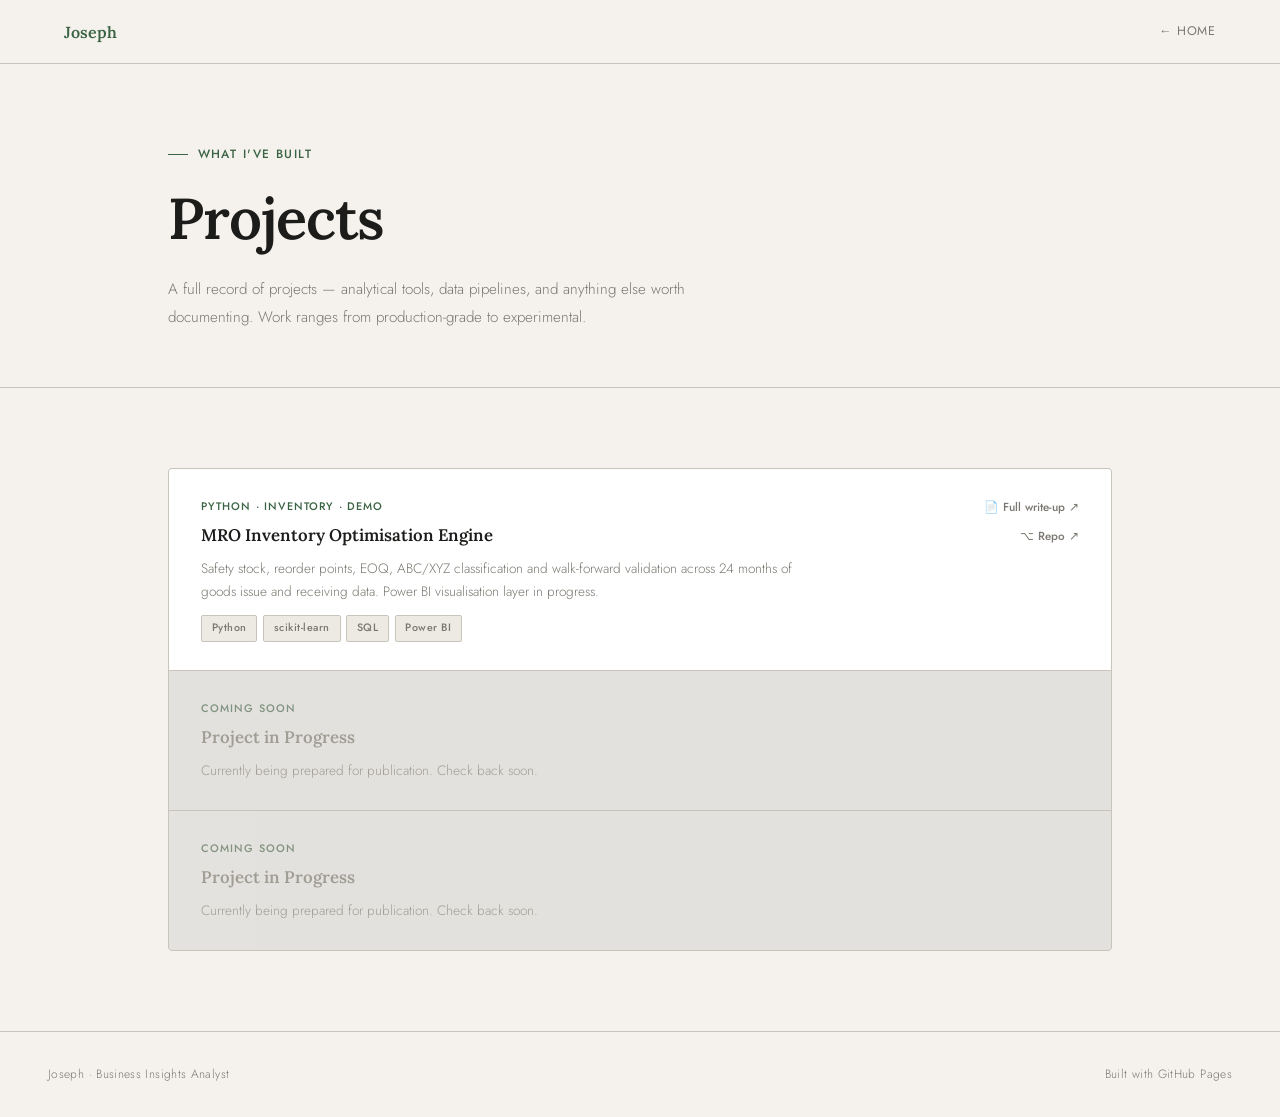
==== projects/index.html @ bc7f7528 "feat: add Intersection Observer for reveal animations, restructure project section, and create new p" ====
<!DOCTYPE html>
<html lang="en">
<head>
  <meta charset="UTF-8"/>
  <meta name="viewport" content="width=device-width, initial-scale=1.0"/>
  <title>Projects · Joseph Snell</title>
  <link rel="preconnect" href="https://fonts.googleapis.com">
  <link href="https://fonts.googleapis.com/css2?family=Lora:ital,wght@0,400;0,600;1,400&family=Jost:wght@300;400;500&display=swap" rel="stylesheet">
  <link rel="stylesheet" href="../assets/css/style.css">
</head>
<body>

<nav>
  <a href="../index.html" class="nav-logo">Joseph</a>
  <a href="../index.html" class="nav-back">← Home</a>
</nav>

<section id="hero" style="border-bottom: 1px solid var(--faint);">
  <div class="hero-inner" style="grid-template-columns: 1fr; padding-bottom: 3.5rem;">
    <div>
      <div class="hero-eyebrow">What I've built</div>
      <h1>Projects</h1>
      <p class="hero-desc">A full record of projects — analytical tools, data pipelines, and anything else worth documenting. Work ranges from production-grade to experimental.</p>
    </div>
  </div>
</section>

<section>
  <div class="container">
    <div class="projects-list reveal">

      <!-- MRO Inventory Optimisation -->
      <div class="project-row">
        <div>
          <div class="project-type">Python · Inventory · Demo</div>
          <div class="project-name">MRO Inventory Optimisation Engine</div>
          <div class="project-desc">Safety stock, reorder points, EOQ, ABC/XYZ classification and walk-forward validation across 24 months of goods issue and receiving data. Power BI visualisation layer in progress.</div>
          <div class="stack-tags">
            <span class="stag">Python</span><span class="stag">scikit-learn</span><span class="stag">SQL</span><span class="stag">Power BI</span>
          </div>
        </div>
        <div class="project-links">
          <a href="inventory_optimiser.html" class="plink">📄 Full write-up ↗</a>
          <a href="https://github.com/Josephsnell95/mro_inventory_optimisation" target="_blank" class="plink">⌥ Repo ↗</a>
        </div>
      </div>

      <!-- Placeholder 1 -->
      <div class="project-row" style="opacity: 0.5;">
        <div>
          <div class="project-type">Coming Soon</div>
          <div class="project-name" style="color: var(--muted);">Project in Progress</div>
          <div class="project-desc">Currently being prepared for publication. Check back soon.</div>
        </div>
      </div>

      <!-- Placeholder 2 -->
      <div class="project-row" style="opacity: 0.5;">
        <div>
          <div class="project-type">Coming Soon</div>
          <div class="project-name" style="color: var(--muted);">Project in Progress</div>
          <div class="project-desc">Currently being prepared for publication. Check back soon.</div>
        </div>
      </div>

    </div>
  </div>
</section>

<footer>
  <p>Joseph · Business Insights Analyst</p>
  <p>Built with GitHub Pages</p>
</footer>

<script src="../assets/js/main.js"></script>
</body>
</html>
---- assets/css/style.css ----
:root {
  --bg:        #f5f2ed;
  --bg2:       #edeae4;
  --text:      #1c1c1a;
  --muted:     #7a7870;
  --faint:     #c8c4bc;
  --green:     #3a6343;
  --green-lt:  #eef3ee;
  --green-mid: #c4d5c5;
  --max-w:     1040px;
}

*, *::before, *::after { box-sizing: border-box; margin: 0; padding: 0; }
html { scroll-behavior: smooth; }

body {
  background: var(--bg);
  color: var(--text);
  font-family: 'Jost', sans-serif;
  font-weight: 300;
  line-height: 1.75;
  font-size: 16px;
}

a { color: inherit; text-decoration: none; }

/* NAV */
nav {
  position: fixed;
  top: 0; left: 0; right: 0;
  z-index: 99;
  background: var(--bg);
  border-bottom: 1px solid var(--faint);
  display: flex;
  justify-content: space-between;
  align-items: center;
  padding: 1.1rem clamp(1.5rem, 5vw, 4rem);
}
.nav-logo {
  font-family: 'Lora', serif;
  font-size: 1rem;
  font-weight: 600;
  color: var(--green);
}
.nav-links { display: flex; gap: 2.5rem; list-style: none; }
.nav-links a {
  font-size: 0.78rem;
  font-weight: 400;
  color: var(--muted);
  letter-spacing: 0.06em;
  text-transform: uppercase;
  transition: color 0.2s;
}
.nav-links a:hover { color: var(--green); }
.nav-back {
  font-size: 0.78rem;
  font-weight: 400;
  color: var(--muted);
  letter-spacing: 0.06em;
  text-transform: uppercase;
  transition: color 0.2s;
}
.nav-back:hover { color: var(--green); }

/* CONTAINER */
.container { max-width: var(--max-w); margin: 0 auto; padding: 0 clamp(1.5rem, 4vw, 3rem); }
.container--narrow { max-width: 760px; }

/* HERO */
#hero { padding: 0; border-bottom: 1px solid var(--faint); }
.hero-inner {
  max-width: var(--max-w);
  margin: 0 auto;
  padding: 9rem clamp(1.5rem, 4vw, 3rem) 5rem;
  display: grid;
  grid-template-columns: 1.2fr 0.8fr;
  gap: clamp(2rem, 5vw, 5rem);
  align-items: center;
}
.hero-eyebrow {
  font-size: 0.75rem;
  font-weight: 500;
  letter-spacing: 0.12em;
  text-transform: uppercase;
  color: var(--green);
  margin-bottom: 1.25rem;
  display: flex;
  align-items: center;
  gap: 0.6rem;
}
.hero-eyebrow::before {
  content: '';
  display: inline-block;
  width: 20px; height: 1px;
  background: var(--green);
}
h1 {
  font-family: 'Lora', serif;
  font-size: clamp(2.4rem, 4.5vw, 3.8rem);
  font-weight: 600;
  line-height: 1.15;
  letter-spacing: -0.02em;
  margin-bottom: 1.5rem;
}
h1 em { font-style: italic; color: var(--green); }
.hero-desc {
  font-size: 0.95rem;
  color: var(--muted);
  line-height: 1.85;
  max-width: 520px;
}
.hero-right {
  display: flex;
  flex-direction: column;
  gap: 1px;
  background: var(--faint);
  border: 1px solid var(--faint);
  border-radius: 4px;
  overflow: hidden;
  align-self: center;
}
.hero-stat {
  background: white;
  padding: 1.1rem 1.25rem;
  display: flex;
  flex-direction: column;
  transition: background 0.2s;
}
.hero-stat:hover { background: var(--green-lt); }
.stat-label {
  font-size: 0.68rem;
  font-weight: 500;
  letter-spacing: 0.1em;
  text-transform: uppercase;
  color: var(--muted);
  margin-bottom: 0.2rem;
}
.stat-value {
  font-family: 'Lora', serif;
  font-size: 0.92rem;
  font-weight: 600;
}
.hero-cta {
  display: flex;
  gap: 0.6rem;
  margin-top: 2rem;
  flex-wrap: wrap;
  align-items: center;
}

/* BUTTONS */
.btn {
  display: inline-flex;
  align-items: center;
  gap: 0.4rem;
  padding: 0.65rem 1.25rem;
  font-size: 0.76rem;
  font-weight: 500;
  letter-spacing: 0.06em;
  text-transform: uppercase;
  border-radius: 3px;
  transition: all 0.2s;
  white-space: nowrap;
}
.btn-solid { background: var(--green); color: #fff; }
.btn-solid:hover { background: #2d4e35; }
.btn-outline { border: 1px solid var(--faint); color: var(--muted); background: white; }
.btn-outline:hover { border-color: var(--green); color: var(--green); }

/* SECTIONS */
section { padding: 5rem 0; border-bottom: 1px solid var(--faint); }
section:last-of-type { border-bottom: none; }
.section-label {
  font-size: 0.7rem;
  font-weight: 500;
  letter-spacing: 0.14em;
  text-transform: uppercase;
  color: var(--green);
  margin-bottom: 0.5rem;
}

/* HEADINGS */
h2 {
  font-family: 'Lora', serif;
  font-size: clamp(1.6rem, 3vw, 2.2rem);
  font-weight: 600;
  letter-spacing: -0.01em;
  margin-bottom: 2.5rem;
}
.content-section h2 {
  font-size: 1.5rem;
  margin-bottom: 1.25rem;
}

/* SKILLS */
.skills-list {
  display: grid;
  grid-template-columns: 1fr 1fr;
  gap: 1px;
  background: var(--faint);
  border: 1px solid var(--faint);
  border-radius: 4px;
  overflow: hidden;
}
.skill-row {
  background: white;
  padding: 1.6rem 1.75rem;
  display: flex;
  gap: 1.1rem;
  align-items: flex-start;
  transition: background 0.2s;
}
.skill-row:hover { background: var(--green-lt); }
.skill-glyph { font-size: 1.2rem; margin-top: 0.1rem; flex-shrink: 0; }
.skill-name { font-weight: 500; font-size: 0.92rem; margin-bottom: 0.3rem; }
.skill-note { font-size: 0.82rem; color: var(--muted); line-height: 1.65; }

/* JOURNEY */
#journey { background: var(--bg2); }
.journey-item {
  display: grid;
  grid-template-columns: 110px 1fr;
  gap: 2.5rem;
  padding: 2rem 0;
  border-bottom: 1px solid var(--faint);
}
.journey-item:last-child { border-bottom: none; }
.journey-date {
  font-size: 0.7rem;
  font-weight: 500;
  letter-spacing: 0.08em;
  text-transform: uppercase;
  color: var(--muted);
  padding-top: 0.15rem;
}
.journey-title {
  font-family: 'Lora', serif;
  font-size: 1.05rem;
  font-weight: 600;
  margin-bottom: 0.5rem;
}
.journey-text { font-size: 0.88rem; color: var(--muted); line-height: 1.8; max-width: 640px; }
.journey-item.current .journey-title { color: var(--green); }

/* PROJECTS LIST (used on projects/index.html) */
.projects-list {
  display: flex;
  flex-direction: column;
  gap: 1px;
  background: var(--faint);
  border: 1px solid var(--faint);
  border-radius: 4px;
  overflow: hidden;
}
.project-row {
  background: white;
  padding: 1.75rem 2rem;
  display: grid;
  grid-template-columns: 1fr auto;
  gap: 2rem;
  align-items: start;
  transition: background 0.2s;
}
.project-row:hover { background: var(--green-lt); }
.project-type {
  font-size: 0.68rem;
  font-weight: 500;
  letter-spacing: 0.1em;
  text-transform: uppercase;
  color: var(--green);
  margin-bottom: 0.3rem;
}
.project-name {
  font-family: 'Lora', serif;
  font-size: 1.05rem;
  font-weight: 600;
  margin-bottom: 0.4rem;
}
.project-desc { font-size: 0.85rem; color: var(--muted); line-height: 1.7; max-width: 600px; }
.stack-tags { display: flex; gap: 0.35rem; margin-top: 0.75rem; flex-wrap: wrap; }
.stag {
  font-size: 0.67rem;
  font-weight: 500;
  letter-spacing: 0.05em;
  padding: 0.2rem 0.6rem;
  border-radius: 2px;
  background: var(--bg2);
  color: var(--muted);
  border: 1px solid var(--faint);
}
.project-links { display: flex; flex-direction: column; gap: 0.5rem; align-items: flex-end; min-width: 110px; }
.plink {
  font-size: 0.73rem;
  font-weight: 500;
  color: var(--muted);
  white-space: nowrap;
  transition: color 0.2s;
}
.plink:hover { color: var(--green); }

/* FEATURED PROJECTS GRID (homepage) */
.featured-grid {
  display: grid;
  grid-template-columns: 1fr 1fr;
  gap: 1px;
  background: var(--faint);
  border: 1px solid var(--faint);
  border-radius: 4px;
  overflow: hidden;
}
.feature-card {
  background: white;
  padding: 2rem;
  display: flex;
  flex-direction: column;
  gap: 0.3rem;
  transition: background 0.2s;
}
.feature-card:hover { background: var(--green-lt); }
.feature-card--muted { opacity: 0.5; pointer-events: none; }
.feature-links {
  display: flex;
  gap: 1.25rem;
  margin-top: auto;
  padding-top: 1.25rem;
}
.see-all-row {
  grid-column: 1 / -1;
  background: white;
  padding: 1.1rem 2rem;
  display: flex;
  justify-content: space-between;
  align-items: center;
  font-size: 0.83rem;
  font-weight: 500;
  letter-spacing: 0.04em;
  color: var(--green);
  transition: background 0.2s;
}
.see-all-row:hover { background: var(--green-lt); }

/* CONTACT */
.contact-inner {
  display: grid;
  grid-template-columns: 1fr 1fr;
  gap: 5rem;
  align-items: start;
}
.contact-text h2 { margin-bottom: 0.75rem; }
.contact-text p { font-size: 0.92rem; color: var(--muted); line-height: 1.85; margin-bottom: 1.75rem; }
.contact-links {
  display: flex;
  flex-direction: column;
  gap: 1px;
  background: var(--faint);
  border: 1px solid var(--faint);
  border-radius: 4px;
  overflow: hidden;
}
.contact-link-row {
  background: white;
  padding: 1.1rem 1.4rem;
  display: flex;
  justify-content: space-between;
  align-items: center;
  font-size: 0.88rem;
  transition: background 0.2s;
}
.contact-link-row:hover { background: var(--green-lt); }
.contact-link-row span { color: var(--muted); font-size: 0.73rem; letter-spacing: 0.05em; }

/* FOOTER */
footer {
  border-top: 1px solid var(--faint);
  padding: 2rem clamp(1.5rem, 4vw, 3rem);
  display: flex;
  justify-content: space-between;
  align-items: center;
  flex-wrap: wrap;
  gap: 1rem;
}
footer p { font-size: 0.75rem; color: var(--muted); letter-spacing: 0.03em; }

/* REVEAL */
.reveal { opacity: 0; transform: translateY(14px); transition: opacity 0.5s ease, transform 0.5s ease; }
.reveal.visible { opacity: 1; transform: translateY(0); }

/* PROJECT PAGE */
.project-hero {
  padding: 8rem 0 4rem;
  border-bottom: 1px solid var(--faint);
}
.project-eyebrow {
  font-size: 0.72rem;
  font-weight: 500;
  letter-spacing: 0.14em;
  text-transform: uppercase;
  color: var(--green);
  margin-bottom: 1rem;
  display: flex;
  align-items: center;
  gap: 0.6rem;
}
.project-eyebrow::before {
  content: '';
  display: inline-block;
  width: 20px; height: 1px;
  background: var(--green);
}
.project-hero h1 {
  font-size: clamp(2rem, 5vw, 3rem);
  line-height: 1.2;
  letter-spacing: -0.01em;
  margin-bottom: 1.25rem;
}
.project-summary {
  font-size: 1rem;
  color: var(--muted);
  line-height: 1.85;
  max-width: 620px;
  margin-bottom: 2rem;
}
.project-meta {
  display: flex;
  flex-wrap: wrap;
  gap: 1px;
  background: var(--faint);
  border: 1px solid var(--faint);
  border-radius: 4px;
  overflow: hidden;
  margin-bottom: 2rem;
}
.meta-item {
  background: white;
  padding: 0.9rem 1.25rem;
  display: flex;
  flex-direction: column;
  flex: 1;
  min-width: 140px;
}
.meta-label {
  font-size: 0.67rem;
  font-weight: 500;
  letter-spacing: 0.1em;
  text-transform: uppercase;
  color: var(--muted);
  margin-bottom: 0.2rem;
}
.meta-value {
  font-family: 'Lora', serif;
  font-size: 0.88rem;
  font-weight: 600;
  color: var(--text);
}
.project-cta { display: flex; gap: 0.75rem; flex-wrap: wrap; }

.notice {
  background: var(--green-lt);
  border: 1px solid var(--green-mid);
  border-radius: 4px;
  padding: 1rem 1.25rem;
  font-size: 0.83rem;
  color: var(--green);
  line-height: 1.65;
  margin: 3rem 0;
  display: flex;
  gap: 0.75rem;
  align-items: flex-start;
}
.notice-icon { flex-shrink: 0; font-size: 0.9rem; margin-top: 0.1rem; }

.content-section {
  padding: 3.5rem 0;
  border-bottom: 1px solid var(--faint);
}
.content-section:last-of-type { border-bottom: none; }
.content-section p {
  font-size: 0.93rem;
  color: var(--muted);
  line-height: 1.85;
  margin-bottom: 1rem;
}
.content-section p:last-child { margin-bottom: 0; }

.metrics-grid {
  display: grid;
  grid-template-columns: repeat(auto-fit, minmax(200px, 1fr));
  gap: 1px;
  background: var(--faint);
  border: 1px solid var(--faint);
  border-radius: 4px;
  overflow: hidden;
  margin-top: 1.5rem;
}
.metric-card {
  background: white;
  padding: 1.25rem 1.4rem;
  transition: background 0.2s;
}
.metric-card:hover { background: var(--green-lt); }
.metric-name {
  font-size: 0.78rem;
  font-weight: 500;
  letter-spacing: 0.06em;
  text-transform: uppercase;
  color: var(--muted);
  margin-bottom: 0.4rem;
}
.metric-desc {
  font-family: 'Lora', serif;
  font-size: 0.9rem;
  font-weight: 600;
  color: var(--text);
  line-height: 1.4;
}

.stack-list {
  display: flex;
  flex-direction: column;
  gap: 1px;
  background: var(--faint);
  border: 1px solid var(--faint);
  border-radius: 4px;
  overflow: hidden;
  margin-top: 1.5rem;
}
.stack-row {
  background: white;
  padding: 1rem 1.25rem;
  display: flex;
  justify-content: space-between;
  align-items: center;
  gap: 1rem;
  transition: background 0.2s;
}
.stack-row:hover { background: var(--green-lt); }
.stack-name { font-weight: 500; font-size: 0.88rem; }
.stack-role { font-size: 0.78rem; color: var(--muted); text-align: right; }

.roadmap-list {
  display: flex;
  flex-direction: column;
  margin-top: 1.5rem;
}
.roadmap-item {
  display: grid;
  grid-template-columns: 80px 1fr;
  gap: 1.5rem;
  padding: 1.25rem 0;
  border-bottom: 1px solid var(--faint);
}
.roadmap-item:last-child { border-bottom: none; }
.roadmap-status {
  font-size: 0.68rem;
  font-weight: 500;
  letter-spacing: 0.08em;
  text-transform: uppercase;
  padding-top: 0.1rem;
}
.status-done { color: var(--green); }
.status-next { color: #b07d2a; }
.status-future { color: var(--muted); }
.roadmap-title { font-weight: 500; font-size: 0.9rem; margin-bottom: 0.2rem; }
.roadmap-desc { font-size: 0.82rem; color: var(--muted); line-height: 1.65; }

.embed-placeholder {
  background: var(--bg2);
  border: 1px dashed var(--faint);
  border-radius: 4px;
  padding: 3rem 2rem;
  text-align: center;
  margin-top: 1.5rem;
}
.embed-placeholder p {
  font-size: 0.83rem;
  color: var(--muted);
  margin: 0;
}
.embed-icon {
  font-size: 2rem;
  margin-bottom: 0.75rem;
  display: block;
}

/* TABLET */
@media (max-width: 900px) {
  .hero-inner { grid-template-columns: 1fr; gap: 2.5rem; }
  .hero-right { display: grid; grid-template-columns: 1fr 1fr; }
  .hero-desc { max-width: 100%; }
  .contact-inner { gap: 3rem; }
}

/* MOBILE */
@media (max-width: 640px) {
  nav { padding: 1rem 1.5rem; }
  .nav-links { display: none; }
  .hero-inner { padding: 7rem 1.5rem 3.5rem; }
  .hero-right { grid-template-columns: 1fr; }
  .skills-list { grid-template-columns: 1fr; }
  .contact-inner { grid-template-columns: 1fr; gap: 2rem; }
  .journey-item { grid-template-columns: 1fr; gap: 0.25rem; }
  .project-row { grid-template-columns: 1fr; padding: 1.25rem 1.5rem; }
  .project-links { flex-direction: row; align-items: flex-start; min-width: unset; }
  .featured-grid { grid-template-columns: 1fr; }
  .feature-card--muted { display: none; }
  section { padding: 3.5rem 0; }
  h2 { margin-bottom: 1.75rem; }
  .container--narrow { padding: 0 1.5rem; }
  .project-hero { padding: 7rem 0 3rem; }
  .meta-item { min-width: 100%; }
  .roadmap-item { grid-template-columns: 1fr; gap: 0.2rem; }
}
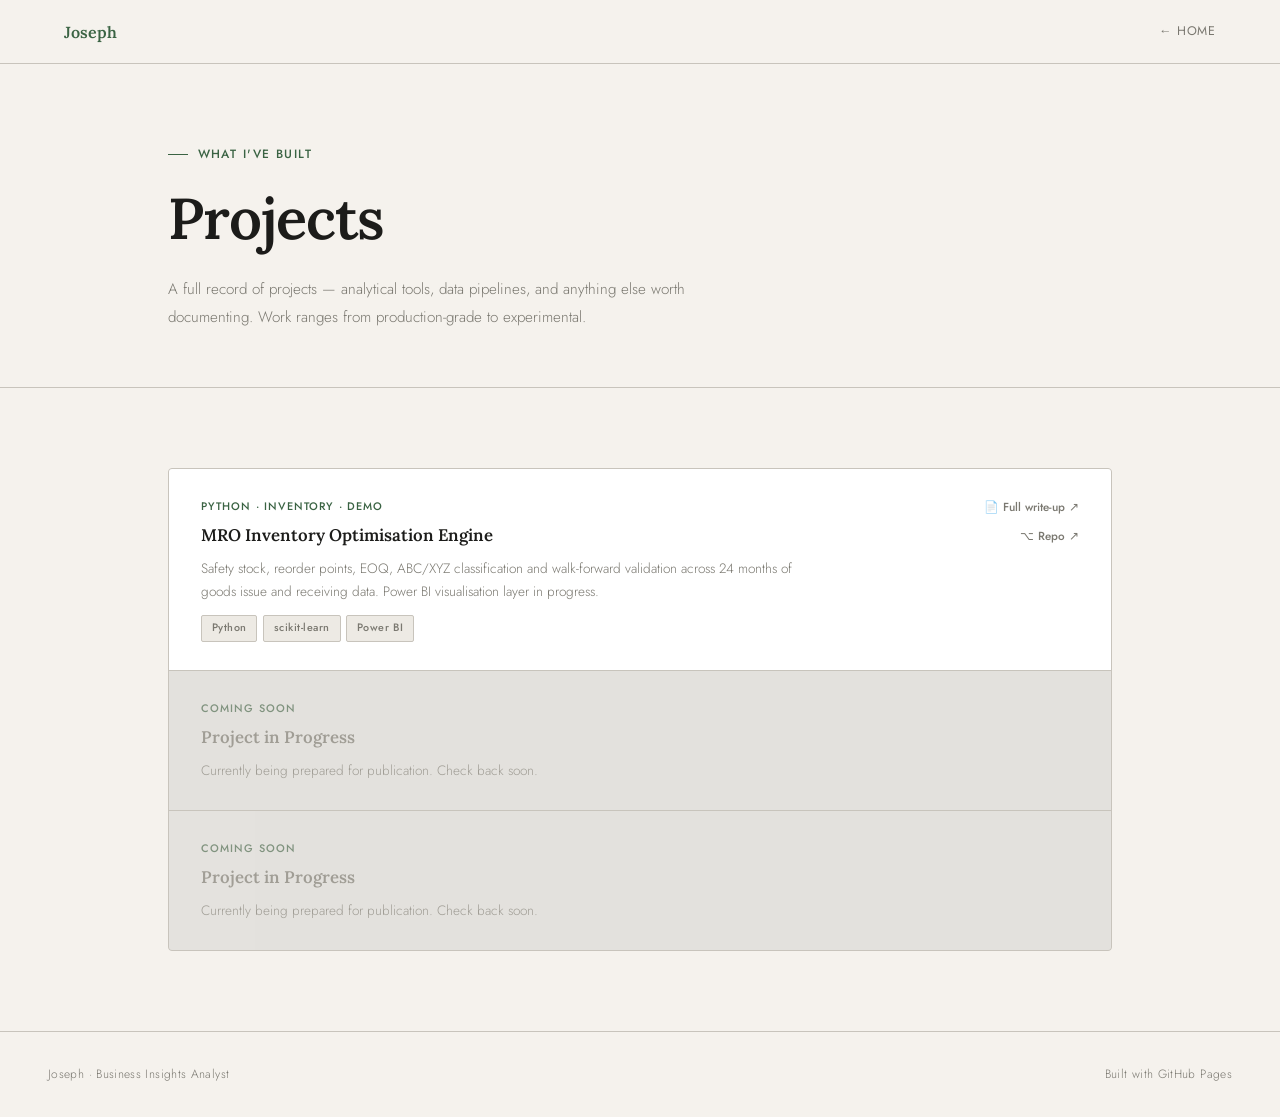
==== commit 22de2047: "Refactor portfolio site: update title, navigation, and hero section; consolidate projects and skills" ====
--- a/projects/index.html
+++ b/projects/index.html
@@ -36,7 +36,7 @@
           <div class="project-name">MRO Inventory Optimisation Engine</div>
           <div class="project-desc">Safety stock, reorder points, EOQ, ABC/XYZ classification and walk-forward validation across 24 months of goods issue and receiving data. Power BI visualisation layer in progress.</div>
           <div class="stack-tags">
-            <span class="stag">Python</span><span class="stag">scikit-learn</span><span class="stag">SQL</span><span class="stag">Power BI</span>
+            <span class="stag">Python</span><span class="stag">scikit-learn</span><span class="stag">Power BI</span>
           </div>
         </div>
         <div class="project-links">
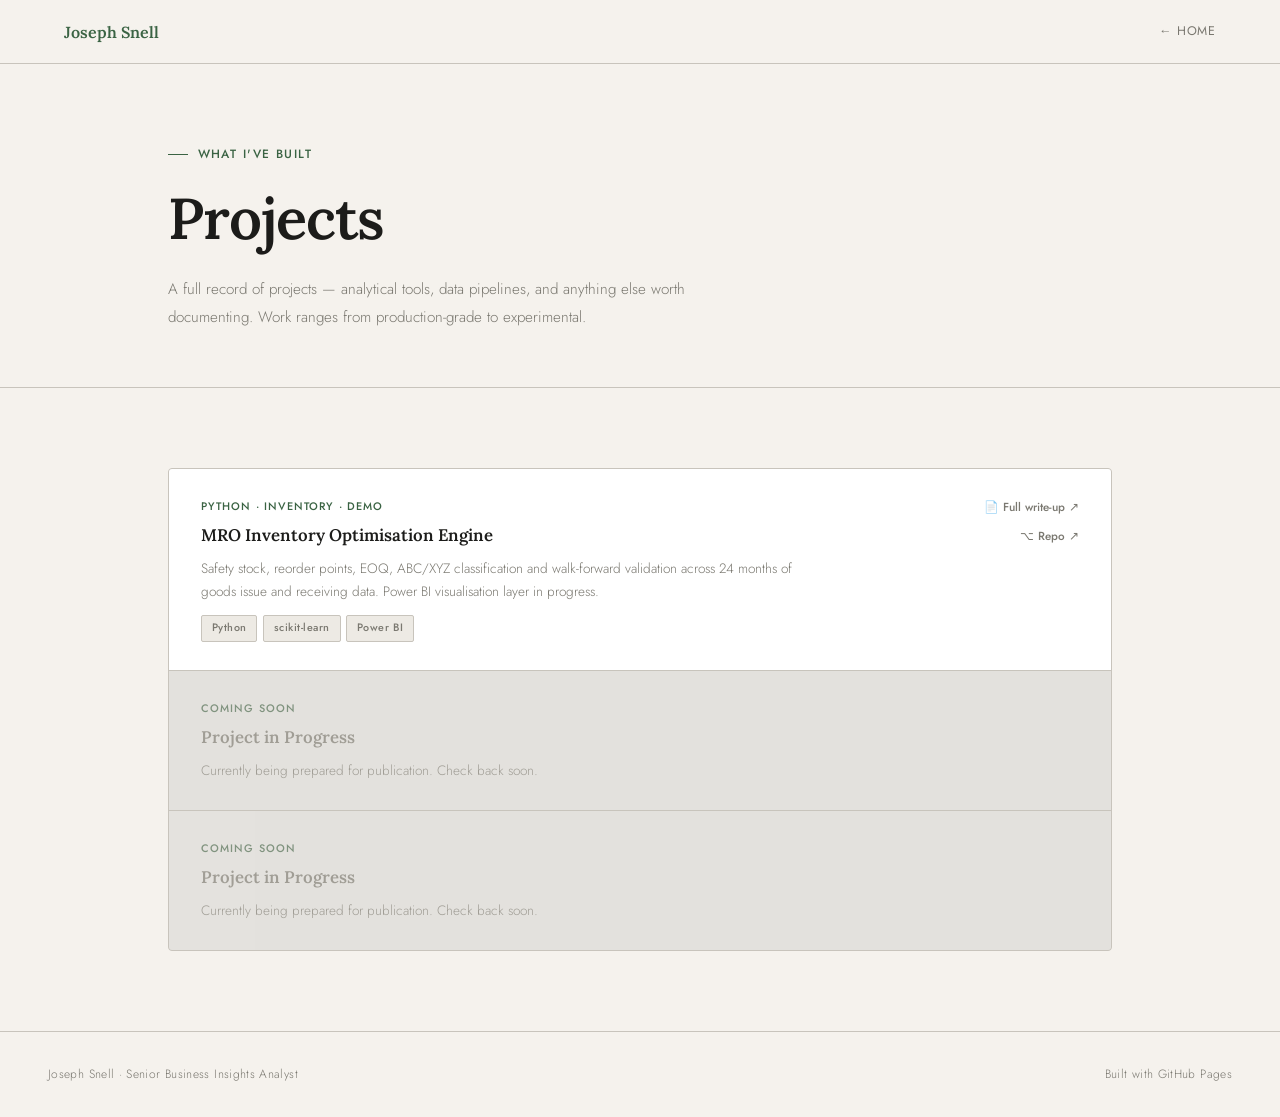
==== commit e7ca822c: "feat: refactor navigation and footer structure; implement dynamic rendering based on data attributes" ====
--- a/projects/index.html
+++ b/projects/index.html
@@ -10,10 +10,7 @@
 </head>
 <body>
 
-<nav>
-  <a href="../index.html" class="nav-logo">Joseph</a>
-  <a href="../index.html" class="nav-back">← Home</a>
-</nav>
+<div id="nav" data-type="sub" data-back-url="/" data-back-label="← Home"></div>
 
 <section id="hero" style="border-bottom: 1px solid var(--faint);">
   <div class="hero-inner" style="grid-template-columns: 1fr; padding-bottom: 3.5rem;">
@@ -67,10 +64,7 @@
   </div>
 </section>
 
-<footer>
-  <p>Joseph · Business Insights Analyst</p>
-  <p>Built with GitHub Pages</p>
-</footer>
+<div id="footer"></div>
 
 <script src="../assets/js/main.js"></script>
 </body>
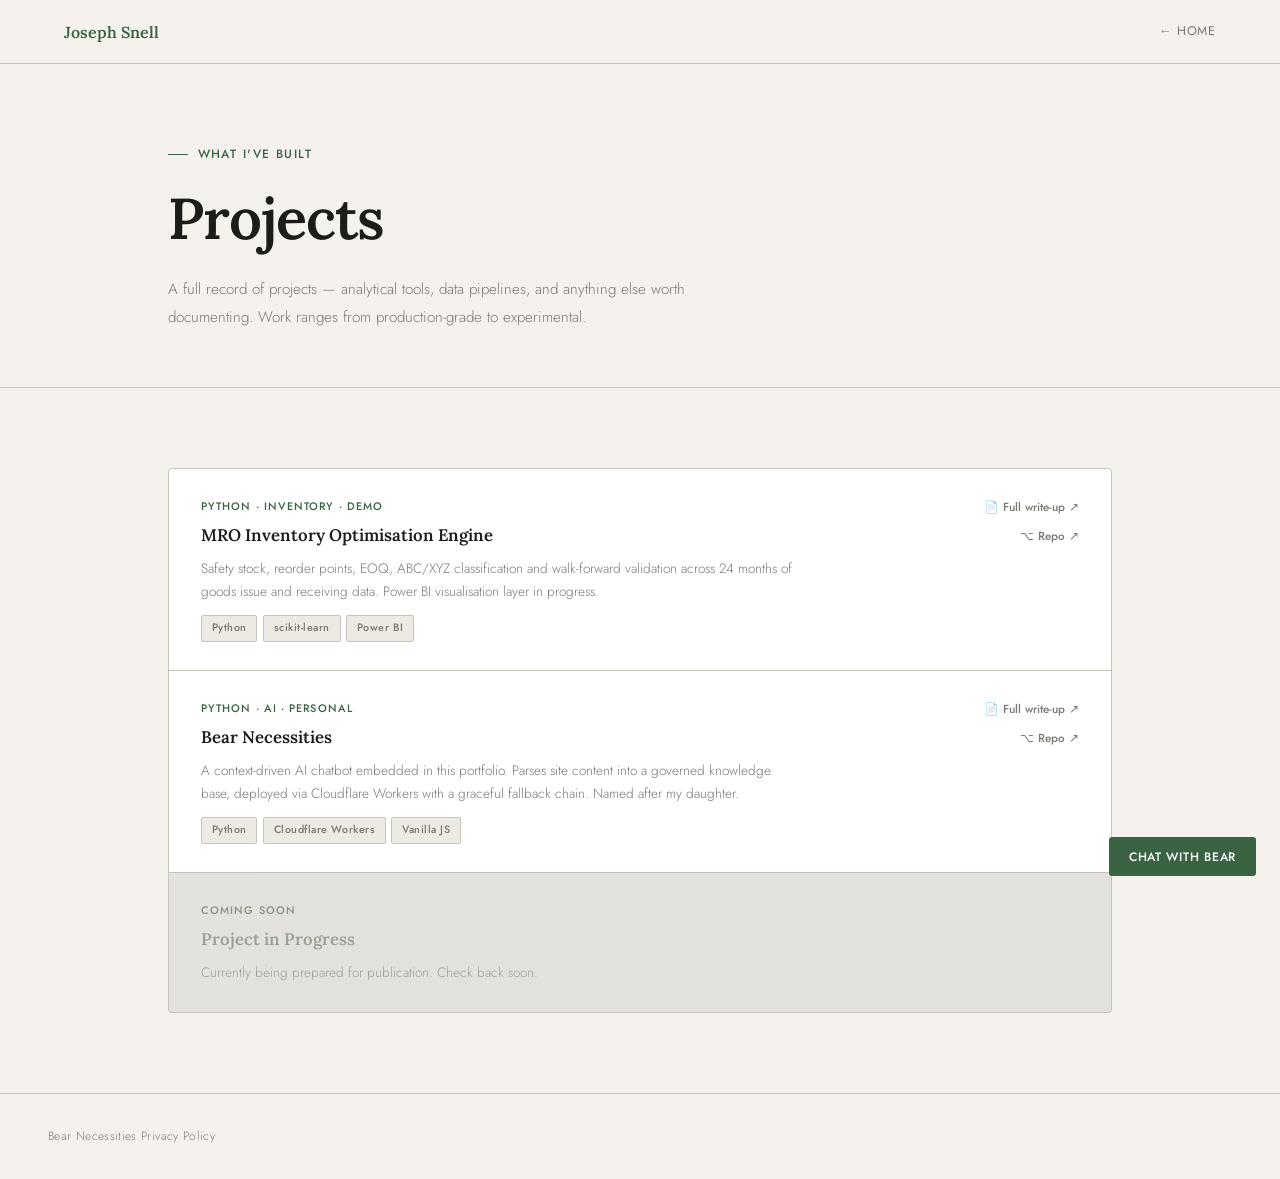
==== commit 48bcf841: "feat: add Bear Necessities project page and update index - Add projects/bear_necessities.html — full" ====
--- a/projects/index.html
+++ b/projects/index.html
@@ -1,71 +1,90 @@
 <!DOCTYPE html>
 <html lang="en">
+
 <head>
-  <meta charset="UTF-8"/>
-  <meta name="viewport" content="width=device-width, initial-scale=1.0"/>
+  <meta charset="UTF-8" />
+  <meta name="viewport" content="width=device-width, initial-scale=1.0" />
   <title>Projects · Joseph Snell</title>
   <link rel="preconnect" href="https://fonts.googleapis.com">
-  <link href="https://fonts.googleapis.com/css2?family=Lora:ital,wght@0,400;0,600;1,400&family=Jost:wght@300;400;500&display=swap" rel="stylesheet">
+  <link
+    href="https://fonts.googleapis.com/css2?family=Lora:ital,wght@0,400;0,600;1,400&family=Jost:wght@300;400;500&display=swap"
+    rel="stylesheet">
   <link rel="stylesheet" href="../assets/css/style.css">
 </head>
+
 <body>
 
-<div id="nav" data-type="sub" data-back-url="/" data-back-label="← Home"></div>
+  <div id="nav" data-type="sub" data-back-url="/" data-back-label="← Home"></div>
 
-<section id="hero" style="border-bottom: 1px solid var(--faint);">
-  <div class="hero-inner" style="grid-template-columns: 1fr; padding-bottom: 3.5rem;">
-    <div>
-      <div class="hero-eyebrow">What I've built</div>
-      <h1>Projects</h1>
-      <p class="hero-desc">A full record of projects — analytical tools, data pipelines, and anything else worth documenting. Work ranges from production-grade to experimental.</p>
+  <section id="hero" style="border-bottom: 1px solid var(--faint);">
+    <div class="hero-inner" style="grid-template-columns: 1fr; padding-bottom: 3.5rem;">
+      <div>
+        <div class="hero-eyebrow">What I've built</div>
+        <h1>Projects</h1>
+        <p class="hero-desc">A full record of projects — analytical tools, data pipelines, and anything else worth
+          documenting. Work ranges from production-grade to experimental.</p>
+      </div>
     </div>
-  </div>
-</section>
+  </section>
 
-<section>
-  <div class="container">
-    <div class="projects-list reveal">
+  <section>
+    <div class="container">
+      <div class="projects-list reveal">
 
-      <!-- MRO Inventory Optimisation -->
-      <div class="project-row">
-        <div>
-          <div class="project-type">Python · Inventory · Demo</div>
-          <div class="project-name">MRO Inventory Optimisation Engine</div>
-          <div class="project-desc">Safety stock, reorder points, EOQ, ABC/XYZ classification and walk-forward validation across 24 months of goods issue and receiving data. Power BI visualisation layer in progress.</div>
-          <div class="stack-tags">
-            <span class="stag">Python</span><span class="stag">scikit-learn</span><span class="stag">Power BI</span>
+        <!-- MRO Inventory Optimisation -->
+        <div class="project-row">
+          <div>
+            <div class="project-type">Python · Inventory · Demo</div>
+            <div class="project-name">MRO Inventory Optimisation Engine</div>
+            <div class="project-desc">Safety stock, reorder points, EOQ, ABC/XYZ classification and walk-forward
+              validation across 24 months of goods issue and receiving data. Power BI visualisation layer in progress.
+            </div>
+            <div class="stack-tags">
+              <span class="stag">Python</span><span class="stag">scikit-learn</span><span class="stag">Power BI</span>
+            </div>
+          </div>
+          <div class="project-links">
+            <a href="inventory_optimiser.html" class="plink">📄 Full write-up ↗</a>
+            <a href="https://github.com/Josephsnell95/mro_inventory_optimisation" target="_blank" class="plink">⌥ Repo
+              ↗</a>
           </div>
         </div>
-        <div class="project-links">
-          <a href="inventory_optimiser.html" class="plink">📄 Full write-up ↗</a>
-          <a href="https://github.com/Josephsnell95/mro_inventory_optimisation" target="_blank" class="plink">⌥ Repo ↗</a>
+
+        <!-- Bear Necessities -->
+        <div class="project-row">
+          <div>
+            <div class="project-type">Python · AI · Personal</div>
+            <div class="project-name">Bear Necessities</div>
+            <div class="project-desc">A context-driven AI chatbot embedded in this portfolio. Parses site content into a
+              governed knowledge base, deployed via Cloudflare Workers with a graceful fallback chain. Named after my
+              daughter.</div>
+            <div class="stack-tags">
+              <span class="stag">Python</span><span class="stag">Cloudflare Workers</span><span class="stag">Vanilla
+                JS</span>
+            </div>
+          </div>
+          <div class="project-links">
+            <a href="bear_necessities.html" class="plink">📄 Full write-up ↗</a>
+            <a href="https://github.com/Josephsnell95/context-driven-chatbot" target="_blank" class="plink">⌥ Repo ↗</a>
+          </div>
         </div>
+
+        <!-- Placeholder 2 -->
+        <div class="project-row" style="opacity: 0.5;">
+          <div>
+            <div class="project-type">Coming Soon</div>
+            <div class="project-name" style="color: var(--muted);">Project in Progress</div>
+            <div class="project-desc">Currently being prepared for publication. Check back soon.</div>
+          </div>
+        </div>
+
       </div>
+    </div>
+  </section>
 
-      <!-- Placeholder 1 -->
-      <div class="project-row" style="opacity: 0.5;">
-        <div>
-          <div class="project-type">Coming Soon</div>
-          <div class="project-name" style="color: var(--muted);">Project in Progress</div>
-          <div class="project-desc">Currently being prepared for publication. Check back soon.</div>
-        </div>
-      </div>
+  <div id="footer"></div>
 
-      <!-- Placeholder 2 -->
-      <div class="project-row" style="opacity: 0.5;">
-        <div>
-          <div class="project-type">Coming Soon</div>
-          <div class="project-name" style="color: var(--muted);">Project in Progress</div>
-          <div class="project-desc">Currently being prepared for publication. Check back soon.</div>
-        </div>
-      </div>
+  <script src="../assets/js/main.js"></script>
+</body>
 
-    </div>
-  </div>
-</section>
-
-<div id="footer"></div>
-
-<script src="../assets/js/main.js"></script>
-</body>
-</html>
+</html>
